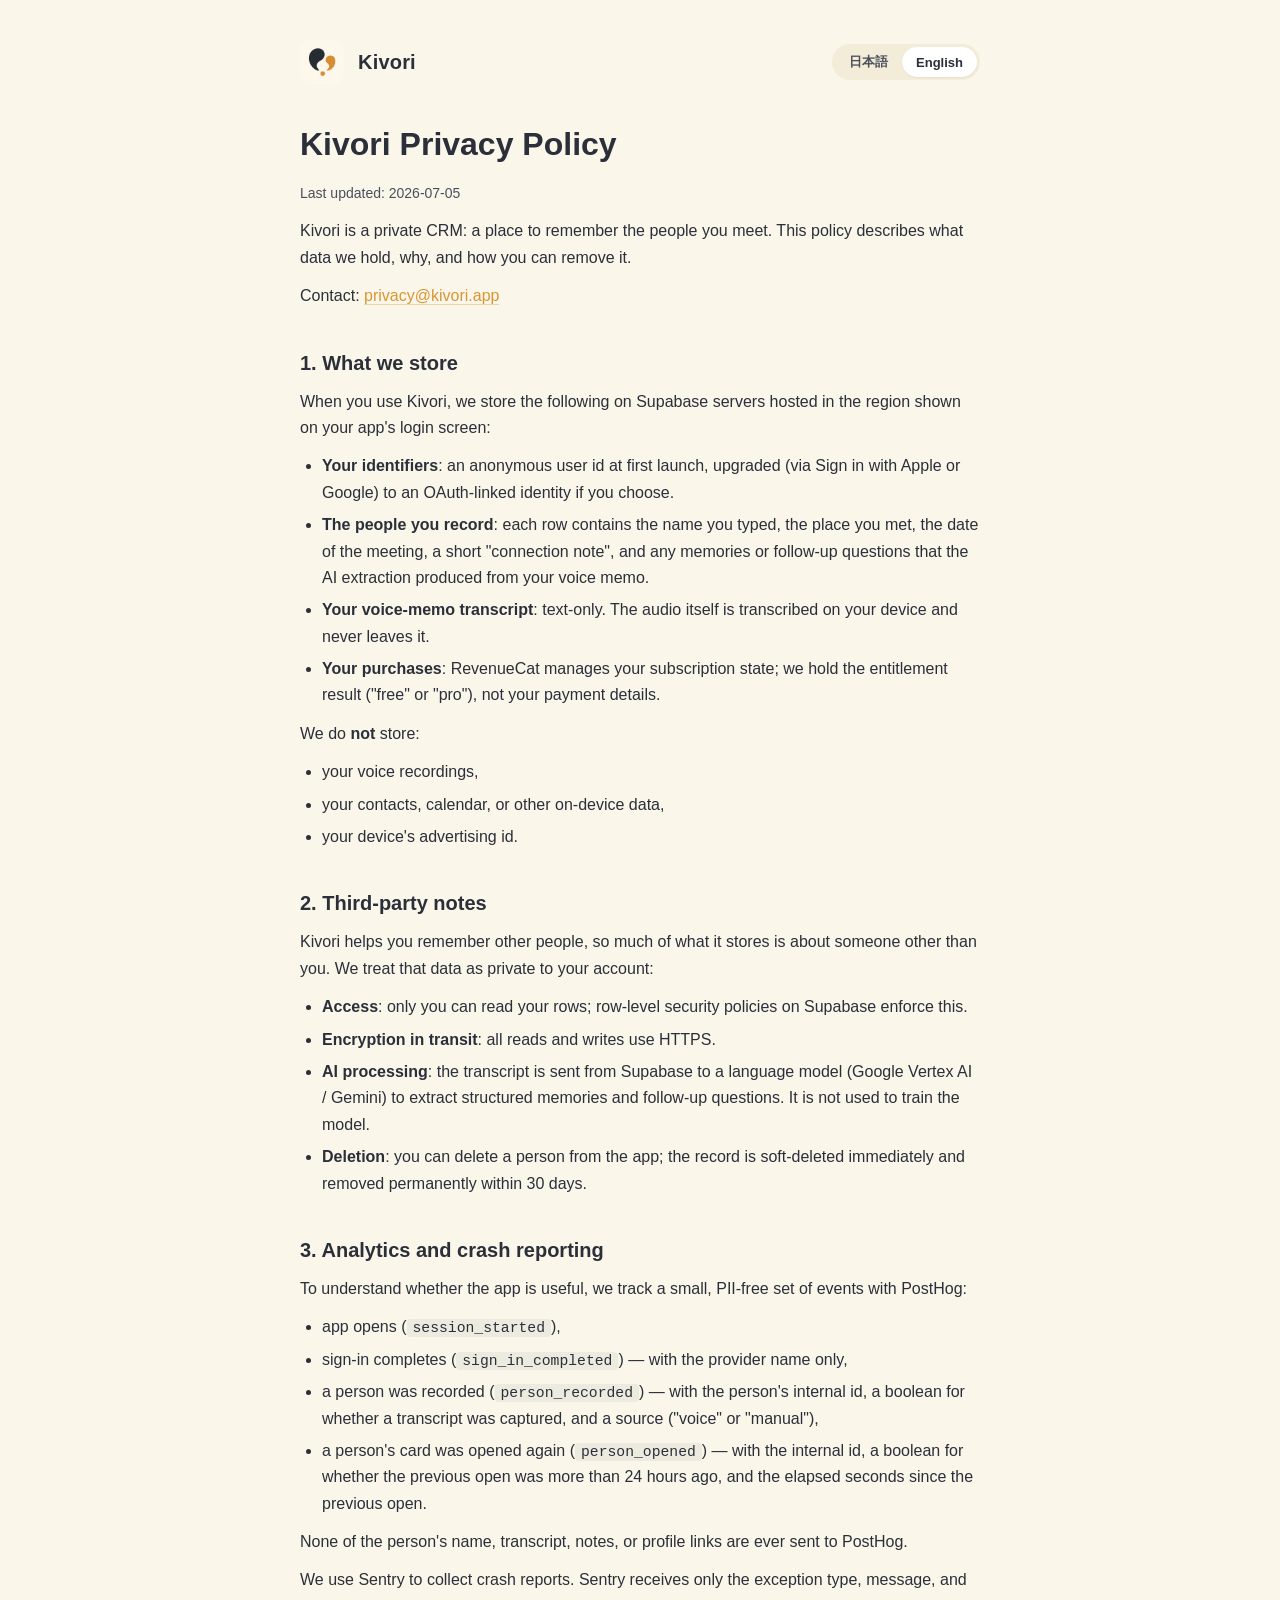
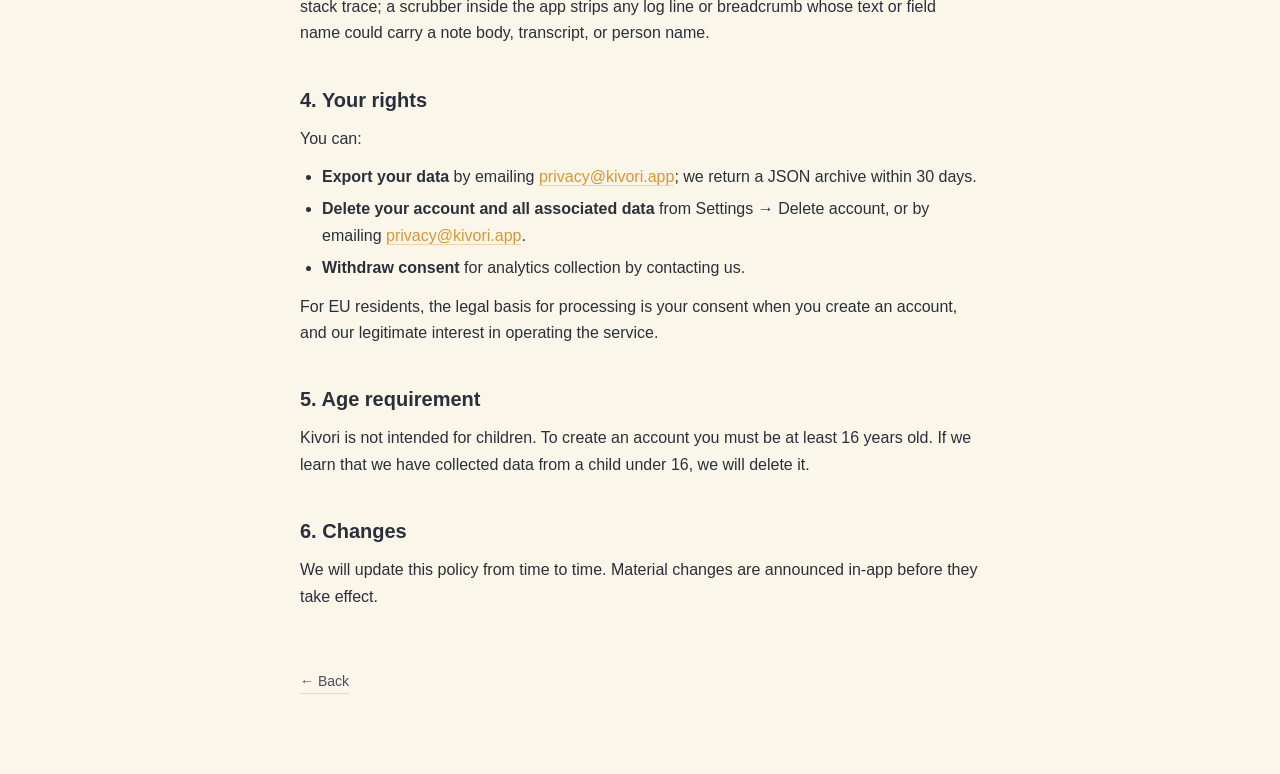
==== privacy.html @ bdca8884 "Kivori privacy policy and terms" ====
<!DOCTYPE html>
<html lang="ja">
<head>
<meta charset="utf-8" />
<meta name="viewport" content="width=device-width, initial-scale=1" />
<title>Kivori — Privacy Policy</title>
<meta name="description" content="Kivori privacy policy — what data we hold, why, and how to remove it." />
<link rel="icon" type="image/png" sizes="32x32" href="favicon-32.png" />
<link rel="icon" type="image/png" sizes="16x16" href="favicon-16.png" />
<link rel="apple-touch-icon" sizes="180x180" href="apple-touch-icon.png" />
<link rel="stylesheet" href="style.css" />
</head>
<body>
<div class="container">
  <header class="brand" style="display:flex;align-items:center;gap:14px;">
    <a href="index.html">
      <img src="kivori-logo-256.png" alt="Kivori logo" width="44" height="44" />
      <span>Kivori</span>
    </a>
    <div class="lang-toggle" role="tablist" aria-label="Language">
      <button type="button" role="tab" data-lang-btn="ja" aria-controls="lang-ja">日本語</button>
      <button type="button" role="tab" data-lang-btn="en" aria-controls="lang-en">English</button>
    </div>
  </header>

  <article id="lang-ja" data-lang="ja" role="tabpanel" aria-labelledby="lang-ja-btn">
<h1>Kivori プライバシーポリシー</h1>
<p><em>最終更新: 2026-07-05</em></p>
<p>Kivori は、あなたが会った人を思い出すためのプライベート CRM です。本ポリシーでは、当社がどのデータを保持し、なぜ保持し、どのように削除できるかを説明します。</p>
<p>問い合わせ先: <a href="mailto:privacy@kivori.app">privacy@kivori.app</a></p>
<h2>1. 保存するデータ</h2>
<p>Kivori をご利用いただくと、アプリのログイン画面に表示されるリージョンの Supabase サーバー上に以下のデータを保存します。</p>
<ul>
<li><strong>識別子</strong>: 初回起動時は匿名ユーザー ID。Apple / Google のサインインを行うと、OAuth 連携された ID に昇格します。</li>
<li><strong>記録した人物</strong>: 入力した名前、会った場所、日付、短い「関係メモ」、および音声メモから AI 抽出した「メモリ」「次に聞くこと」の各行が含まれます。</li>
<li><strong>音声メモの文字起こし</strong>: テキストのみ。音声そのものは端末上で文字起こしされ、外部には送信されません。</li>
<li><strong>購入情報</strong>: RevenueCat がサブスクリプション状態を管理します。当社は「free」/「pro」の資格結果のみを保持し、決済情報自体は保持しません。</li>
</ul>
<p>以下のデータは保存しません。</p>
<ul>
<li>音声録音そのもの</li>
<li>連絡先、カレンダー、その他の端末内データ</li>
<li>端末の広告 ID</li>
</ul>
<h2>2. 第三者に関する情報</h2>
<p>Kivori はあなたが会った人を思い出すためのアプリなので、保存する情報の多くはあなた以外の人物に関するものです。これをあなたのアカウントに閉じた情報として扱います。</p>
<ul>
<li><strong>アクセス</strong>: あなたのみが自分の行を読み取れます。Supabase の行レベルセキュリティ (RLS) で強制されます。</li>
<li><strong>通信の暗号化</strong>: すべての読み書きは HTTPS を利用します。</li>
<li><strong>AI 処理</strong>: 文字起こしは Supabase から言語モデル (Google Vertex AI / Gemini) に送信され、構造化された「メモリ」「次に聞くこと」を抽出します。モデルの学習には利用されません。</li>
<li><strong>削除</strong>: アプリ内から人物を削除できます。ソフト削除が即時に反映され、30 日以内に完全に削除されます。</li>
</ul>
<h2>3. 分析とクラッシュレポート</h2>
<p>アプリが役に立っているかを把握するため、PostHog により PII を含まない少数のイベントを収集します。</p>
<ul>
<li>アプリ起動 (<code>session_started</code>)</li>
<li>サインイン完了 (<code>sign_in_completed</code>) — プロバイダ名のみ</li>
<li>人物を記録した (<code>person_recorded</code>) — 内部 ID、文字起こしを取得したかの真偽値、ソース (<code>voice</code> / <code>manual</code>)</li>
<li>人物カードを再度開いた (<code>person_opened</code>) — 内部 ID、前回の開封が 24 時間以上前かの真偽値、前回開封からの経過秒数</li>
</ul>
<p>人物の名前、文字起こし、メモ、プロフィールリンクなどが PostHog に送信されることは一切ありません。</p>
<p>クラッシュレポートには Sentry を利用します。Sentry には例外の型・メッセージ・スタックトレースのみが送信されます。アプリ内のスクラバーが、メモ本文・文字起こし・人物名を含む可能性のあるログ行やブレッドクラムを事前に除去します。</p>
<h2>4. あなたの権利</h2>
<p>以下を行えます。</p>
<ul>
<li><strong>データのエクスポート</strong>: <a href="mailto:privacy@kivori.app">privacy@kivori.app</a> 宛にご連絡ください。30 日以内に JSON アーカイブをお送りします。</li>
<li><strong>アカウントと関連データの削除</strong>: 「設定」→「アカウント削除」、または <a href="mailto:privacy@kivori.app">privacy@kivori.app</a> へのご連絡で対応します。</li>
<li><strong>分析データ提供への同意撤回</strong>: 上記連絡先までご連絡ください。</li>
</ul>
<p>EU 域内のお客様に対する処理の法的根拠は、アカウント作成時のご同意、および当社によるサービス運営の正当な利益です。</p>
<h2>5. 年齢制限</h2>
<p>Kivori は子ども向けのアプリではありません。アカウントを作成するには 16 歳以上である必要があります。16 歳未満のデータを収集していることが判明した場合は、当該データを削除します。</p>
<h2>6. 変更</h2>
<p>本ポリシーは随時更新されます。重要な変更は、施行前にアプリ内でご案内します。</p>
    <a class="doc-back" href="index.html">← Back</a>
  </article>

  <article id="lang-en" data-lang="en" role="tabpanel" aria-labelledby="lang-en-btn">
<h1>Kivori Privacy Policy</h1>
<p><em>Last updated: 2026-07-05</em></p>
<p>Kivori is a private CRM: a place to remember the people you meet. This policy describes what data we hold, why, and how you can remove it.</p>
<p>Contact: <a href="mailto:privacy@kivori.app">privacy@kivori.app</a></p>
<h2>1. What we store</h2>
<p>When you use Kivori, we store the following on Supabase servers hosted in the region shown on your app&#39;s login screen:</p>
<ul>
<li><strong>Your identifiers</strong>: an anonymous user id at first launch, upgraded (via Sign in with Apple or Google) to an OAuth-linked identity if you choose.</li>
<li><strong>The people you record</strong>: each row contains the name you typed, the place you met, the date of the meeting, a short &quot;connection note&quot;, and any memories or follow-up questions that the AI extraction produced from your voice memo.</li>
<li><strong>Your voice-memo transcript</strong>: text-only. The audio itself is transcribed on your device and never leaves it.</li>
<li><strong>Your purchases</strong>: RevenueCat manages your subscription state; we hold the entitlement result (&quot;free&quot; or &quot;pro&quot;), not your payment details.</li>
</ul>
<p>We do <strong>not</strong> store:</p>
<ul>
<li>your voice recordings,</li>
<li>your contacts, calendar, or other on-device data,</li>
<li>your device&#39;s advertising id.</li>
</ul>
<h2>2. Third-party notes</h2>
<p>Kivori helps you remember other people, so much of what it stores is about someone other than you. We treat that data as private to your account:</p>
<ul>
<li><strong>Access</strong>: only you can read your rows; row-level security policies on Supabase enforce this.</li>
<li><strong>Encryption in transit</strong>: all reads and writes use HTTPS.</li>
<li><strong>AI processing</strong>: the transcript is sent from Supabase to a language model (Google Vertex AI / Gemini) to extract structured memories and follow-up questions. It is not used to train the model.</li>
<li><strong>Deletion</strong>: you can delete a person from the app; the record is soft-deleted immediately and removed permanently within 30 days.</li>
</ul>
<h2>3. Analytics and crash reporting</h2>
<p>To understand whether the app is useful, we track a small, PII-free set of events with PostHog:</p>
<ul>
<li>app opens (<code>session_started</code>),</li>
<li>sign-in completes (<code>sign_in_completed</code>) — with the provider name only,</li>
<li>a person was recorded (<code>person_recorded</code>) — with the person&#39;s internal id, a boolean for whether a transcript was captured, and a source (&quot;voice&quot; or &quot;manual&quot;),</li>
<li>a person&#39;s card was opened again (<code>person_opened</code>) — with the internal id, a boolean for whether the previous open was more than 24 hours ago, and the elapsed seconds since the previous open.</li>
</ul>
<p>None of the person&#39;s name, transcript, notes, or profile links are ever sent to PostHog.</p>
<p>We use Sentry to collect crash reports. Sentry receives only the exception type, message, and stack trace; a scrubber inside the app strips any log line or breadcrumb whose text or field name could carry a note body, transcript, or person name.</p>
<h2>4. Your rights</h2>
<p>You can:</p>
<ul>
<li><strong>Export your data</strong> by emailing <a href="mailto:privacy@kivori.app">privacy@kivori.app</a>; we return a JSON archive within 30 days.</li>
<li><strong>Delete your account and all associated data</strong> from Settings → Delete account, or by emailing <a href="mailto:privacy@kivori.app">privacy@kivori.app</a>.</li>
<li><strong>Withdraw consent</strong> for analytics collection by contacting us.</li>
</ul>
<p>For EU residents, the legal basis for processing is your consent when you create an account, and our legitimate interest in operating the service.</p>
<h2>5. Age requirement</h2>
<p>Kivori is not intended for children. To create an account you must be at least 16 years old. If we learn that we have collected data from a child under 16, we will delete it.</p>
<h2>6. Changes</h2>
<p>We will update this policy from time to time. Material changes are announced in-app before they take effect.</p>
    <a class="doc-back" href="index.html">← Back</a>
  </article>
</div>

<script>
(function () {
  var KEY = 'kivori.legal.lang';
  var supported = ['ja', 'en'];
  var stored = null;
  try { stored = localStorage.getItem(KEY); } catch (e) {}
  var initial = supported.indexOf(stored) >= 0
    ? stored
    : ((navigator.language || 'ja').toLowerCase().indexOf('ja') === 0 ? 'ja' : 'en');
  setLang(initial);

  document.querySelectorAll('[data-lang-btn]').forEach(function (btn) {
    btn.addEventListener('click', function () {
      var lang = btn.getAttribute('data-lang-btn');
      setLang(lang);
      try { localStorage.setItem(KEY, lang); } catch (e) {}
    });
  });

  function setLang(lang) {
    document.documentElement.setAttribute('lang', lang);
    document.querySelectorAll('[data-lang]').forEach(function (el) {
      el.classList.toggle('active', el.getAttribute('data-lang') === lang);
    });
    document.querySelectorAll('[data-lang-btn]').forEach(function (b) {
      var active = b.getAttribute('data-lang-btn') === lang;
      b.classList.toggle('active', active);
      b.setAttribute('aria-selected', active ? 'true' : 'false');
    });
  }
})();
</script>
</body>
</html>
---- style.css ----
:root {
  --cream: #faf6ea;
  --cream-soft: #f2ecd8;
  --dark: #2b2f39;
  --dark-soft: #4a4f5c;
  --amber: #d99632;
  --amber-hover: #b97a1e;
  --border: rgba(43, 47, 57, 0.14);
  --radius: 14px;
  --max-width: 720px;
  --font-body: -apple-system, BlinkMacSystemFont, "Segoe UI", "Hiragino Sans",
    "Hiragino Kaku Gothic ProN", "Yu Gothic", "Noto Sans JP", Meiryo, sans-serif;
}

* { box-sizing: border-box; }

html { -webkit-text-size-adjust: 100%; }

body {
  margin: 0;
  background: var(--cream);
  color: var(--dark);
  font-family: var(--font-body);
  font-size: 16px;
  line-height: 1.65;
  -webkit-font-smoothing: antialiased;
}

a {
  color: var(--amber);
  text-decoration: none;
  border-bottom: 1px solid rgba(217, 150, 50, 0.35);
  transition: color 0.15s ease, border-color 0.15s ease;
}
a:hover { color: var(--amber-hover); border-bottom-color: var(--amber-hover); }
a:focus-visible {
  outline: 2px solid var(--amber);
  outline-offset: 2px;
  border-radius: 3px;
}

.container {
  max-width: var(--max-width);
  margin: 0 auto;
  padding: 32px 20px 80px;
}

/* Header / brand */
.brand {
  display: flex;
  align-items: center;
  gap: 14px;
  padding-top: 8px;
}
.brand a {
  display: flex;
  align-items: center;
  gap: 14px;
  color: var(--dark);
  border-bottom: none;
}
.brand a:hover { color: var(--dark); }
.brand img {
  width: 44px;
  height: 44px;
  border-radius: 10px;
  display: block;
}
.brand span {
  font-weight: 700;
  font-size: 20px;
  letter-spacing: 0.01em;
}

/* Landing hero */
.hero {
  text-align: center;
  margin: 64px 0 40px;
}
.hero img {
  width: 128px;
  height: 128px;
  border-radius: 28px;
  display: block;
  margin: 0 auto 20px;
}
.hero h1 {
  font-size: 40px;
  letter-spacing: 0.02em;
  margin: 0;
  font-weight: 700;
}

.card-list {
  display: grid;
  gap: 12px;
  margin: 40px auto 0;
}
.card {
  display: flex;
  align-items: center;
  justify-content: space-between;
  padding: 18px 20px;
  background: #fff;
  border: 1px solid var(--border);
  border-radius: var(--radius);
  color: var(--dark);
  border-bottom: 1px solid var(--border);
  transition: border-color 0.15s ease, transform 0.15s ease;
}
.card:hover {
  border-color: var(--amber);
  color: var(--dark);
  transform: translateY(-1px);
}
.card-title { font-weight: 600; font-size: 17px; }
.card-desc { font-size: 13px; color: var(--dark-soft); margin-top: 2px; }
.card-arrow { color: var(--amber); font-size: 20px; line-height: 1; }

.footer {
  margin-top: 64px;
  padding-top: 24px;
  border-top: 1px solid var(--border);
  font-size: 13px;
  color: var(--dark-soft);
  text-align: center;
}
.footer a { color: var(--dark-soft); border-bottom-color: var(--border); }
.footer a:hover { color: var(--amber); border-bottom-color: var(--amber); }

/* Legal doc pages */
.lang-toggle {
  display: inline-flex;
  gap: 0;
  background: var(--cream-soft);
  border-radius: 999px;
  padding: 3px;
  margin-left: auto;
}
.lang-toggle button {
  font-family: inherit;
  font-size: 13px;
  font-weight: 600;
  color: var(--dark-soft);
  background: transparent;
  border: none;
  padding: 6px 14px;
  border-radius: 999px;
  cursor: pointer;
  transition: background 0.15s ease, color 0.15s ease;
}
.lang-toggle button.active {
  background: #fff;
  color: var(--dark);
  box-shadow: 0 1px 2px rgba(0,0,0,0.06);
}

article { margin-top: 40px; }
article h1 {
  font-size: 32px;
  line-height: 1.25;
  margin: 0 0 16px;
  font-weight: 700;
}
article h2 {
  font-size: 20px;
  line-height: 1.35;
  margin: 40px 0 12px;
  font-weight: 700;
}
article p { margin: 12px 0; }
article ul { padding-left: 22px; margin: 12px 0; }
article li { margin: 6px 0; }
article strong { font-weight: 700; }
article code {
  font-family: ui-monospace, SFMono-Regular, Menlo, monospace;
  font-size: 0.92em;
  background: rgba(43, 47, 57, 0.06);
  padding: 1px 6px;
  border-radius: 4px;
}
article em {
  font-style: normal;
  color: var(--dark-soft);
  font-size: 14px;
}

.doc-back {
  display: inline-block;
  margin-top: 48px;
  font-size: 14px;
  color: var(--dark-soft);
  border-bottom: 1px solid var(--border);
}
.doc-back:hover { color: var(--amber); border-bottom-color: var(--amber); }

/* Hide inactive language section */
[data-lang]:not(.active) { display: none; }

@media (max-width: 480px) {
  .container { padding: 24px 16px 64px; }
  .hero { margin: 40px 0 32px; }
  .hero h1 { font-size: 32px; }
  .hero img { width: 108px; height: 108px; border-radius: 24px; }
  article h1 { font-size: 26px; }
  article h2 { font-size: 18px; margin-top: 32px; }
}
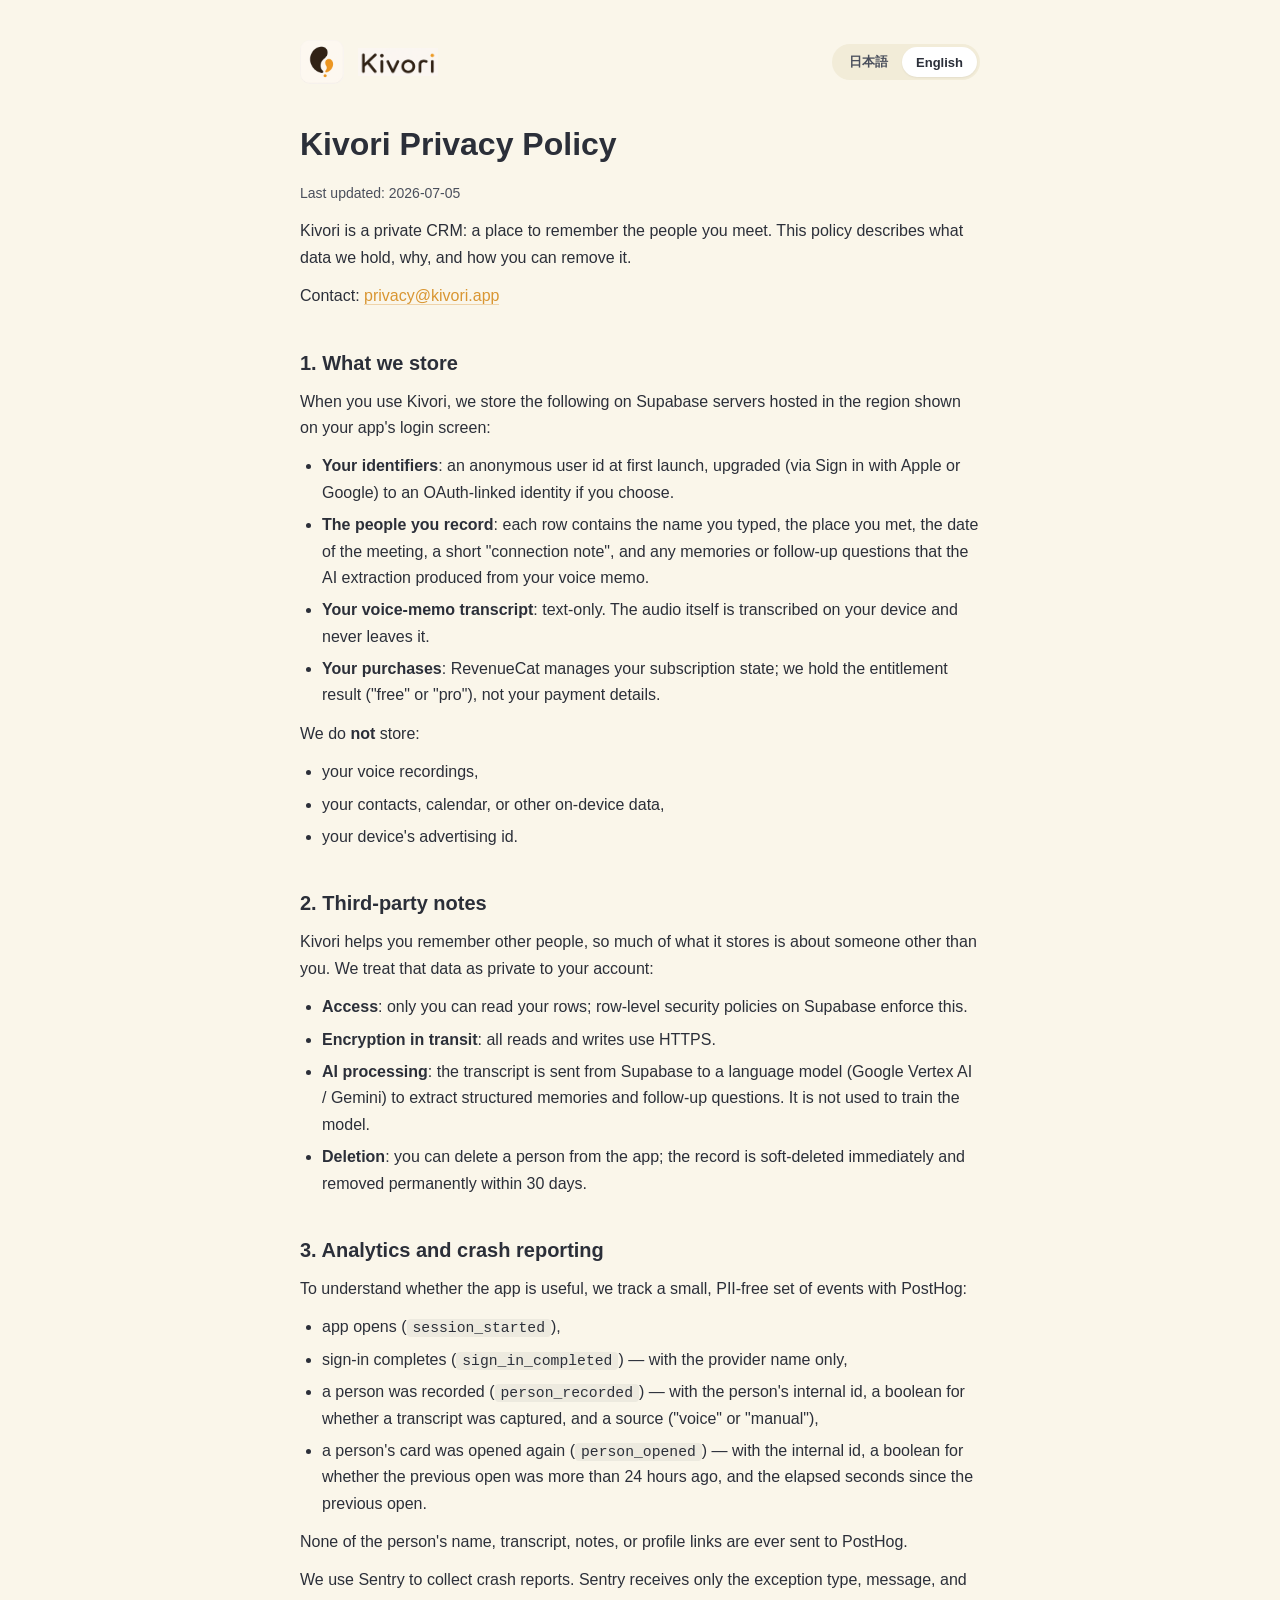
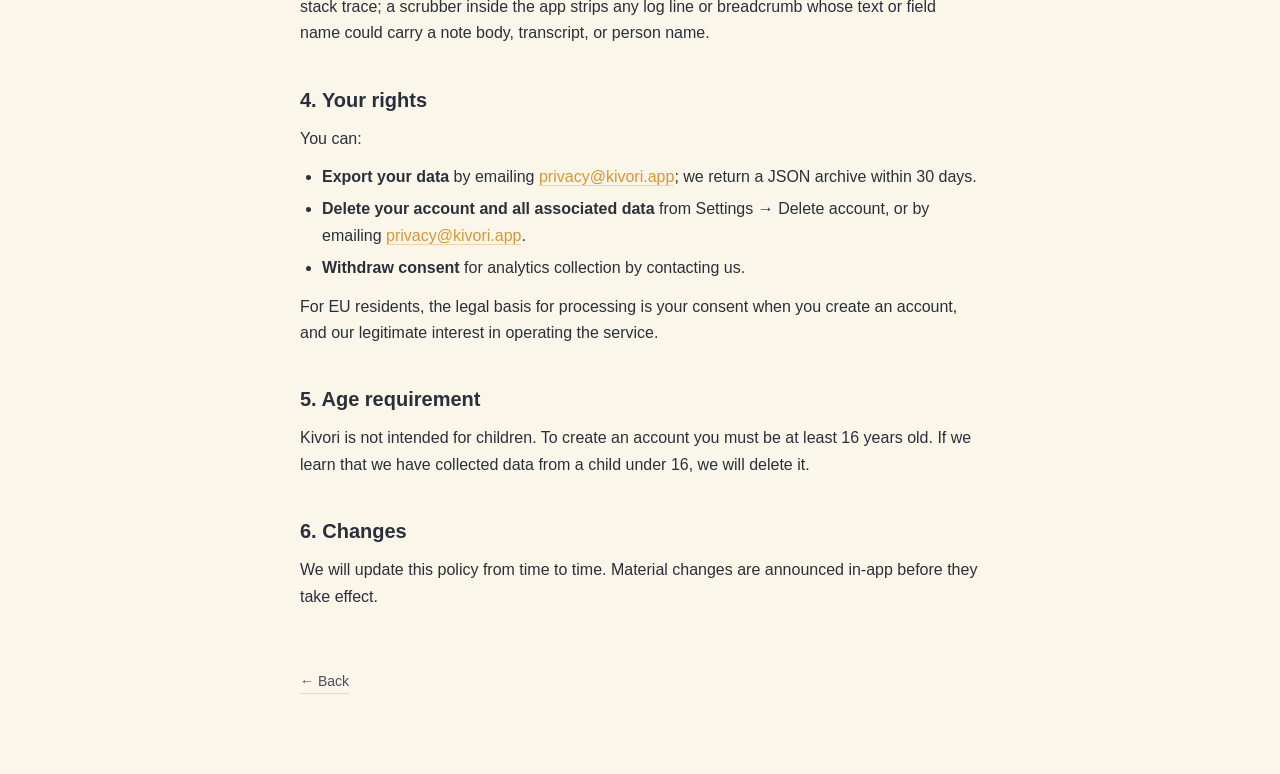
==== commit fc953086: "Use cropped Kivori wordmark image instead of system-font text" ====
--- a/privacy.html
+++ b/privacy.html
@@ -14,8 +14,8 @@
 <div class="container">
   <header class="brand" style="display:flex;align-items:center;gap:14px;">
     <a href="index.html">
-      <img src="kivori-logo-256.png" alt="Kivori logo" width="44" height="44" />
-      <span>Kivori</span>
+      <img src="kivori-logo-256.png" alt="Kivori icon" width="44" height="44" />
+      <img class="brand-wordmark" src="kivori-wordmark-360.png" alt="Kivori" width="128" height="45" />
     </a>
     <div class="lang-toggle" role="tablist" aria-label="Language">
       <button type="button" role="tab" data-lang-btn="ja" aria-controls="lang-ja">日本語</button>
--- a/style.css
+++ b/style.css
@@ -60,16 +60,16 @@
   border-bottom: none;
 }
 .brand a:hover { color: var(--dark); }
-.brand img {
+.brand img:not(.brand-wordmark) {
   width: 44px;
   height: 44px;
   border-radius: 10px;
   display: block;
 }
-.brand span {
-  font-weight: 700;
-  font-size: 20px;
-  letter-spacing: 0.01em;
+.brand-wordmark {
+  height: 28px;
+  width: auto;
+  display: block;
 }
 
 /* Landing hero */
@@ -77,18 +77,26 @@
   text-align: center;
   margin: 64px 0 40px;
 }
-.hero img {
+.hero-icon {
   width: 128px;
   height: 128px;
   border-radius: 28px;
   display: block;
   margin: 0 auto 20px;
 }
-.hero h1 {
-  font-size: 40px;
-  letter-spacing: 0.02em;
-  margin: 0;
-  font-weight: 700;
+.hero-wordmark {
+  display: block;
+  margin: 0 auto;
+  width: auto;
+  height: 68px;
+  max-width: 80%;
+}
+.visually-hidden {
+  position: absolute !important;
+  width: 1px; height: 1px;
+  padding: 0; margin: -1px;
+  overflow: hidden; clip: rect(0,0,0,0);
+  white-space: nowrap; border: 0;
 }
 
 .card-list {
@@ -200,8 +208,9 @@
 @media (max-width: 480px) {
   .container { padding: 24px 16px 64px; }
   .hero { margin: 40px 0 32px; }
-  .hero h1 { font-size: 32px; }
-  .hero img { width: 108px; height: 108px; border-radius: 24px; }
+  .hero-icon { width: 108px; height: 108px; border-radius: 24px; }
+  .hero-wordmark { height: 56px; }
+  .brand-wordmark { height: 24px; }
   article h1 { font-size: 26px; }
   article h2 { font-size: 18px; margin-top: 32px; }
 }
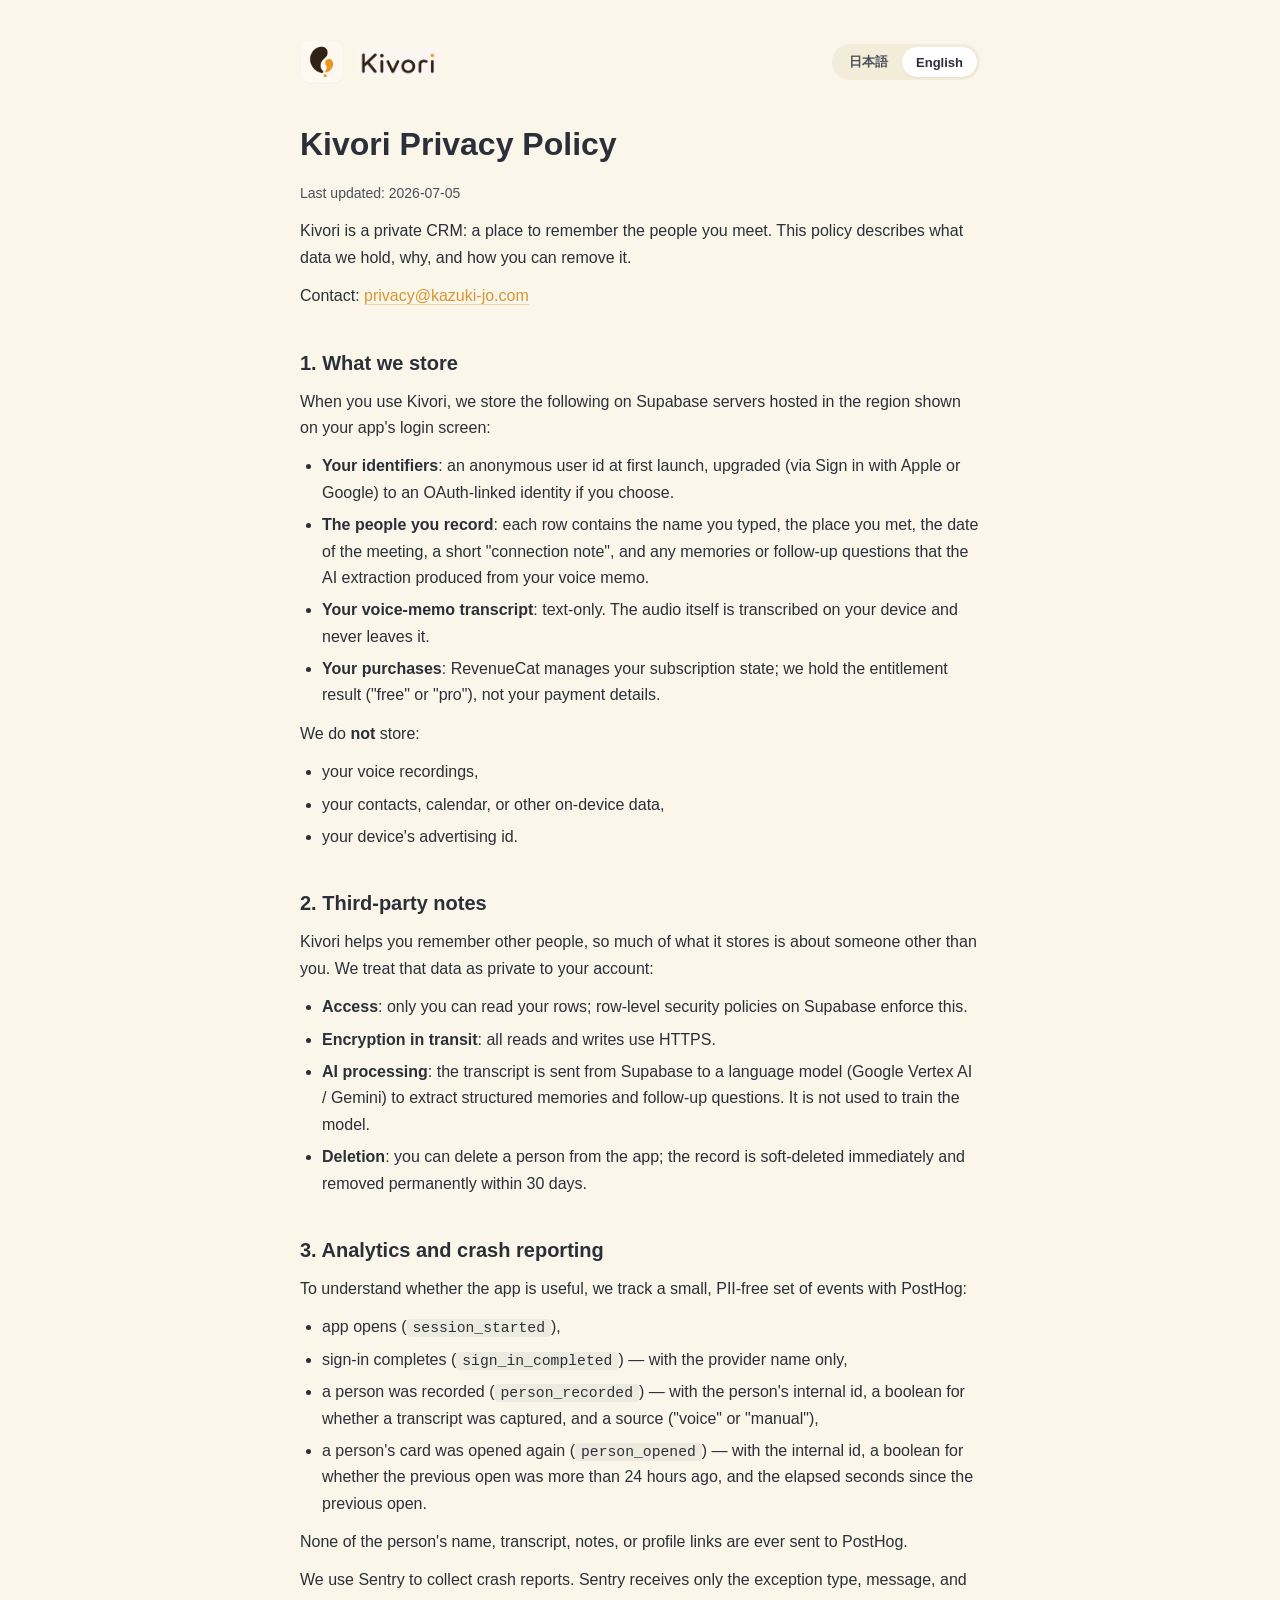
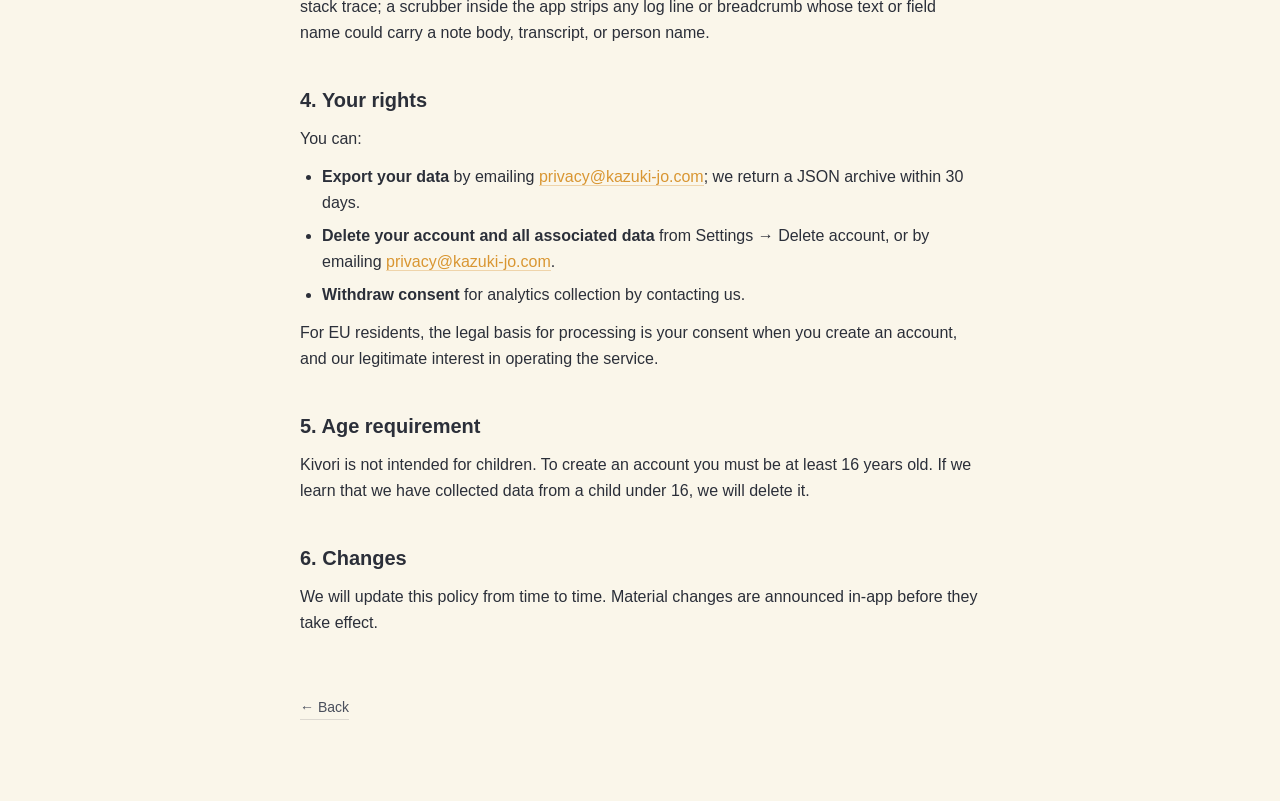
==== commit 9065c7b2: "Switch contact addresses from @kivori.app to @kazuki-jo.com" ====
--- a/privacy.html
+++ b/privacy.html
@@ -27,7 +27,7 @@
 <h1>Kivori プライバシーポリシー</h1>
 <p><em>最終更新: 2026-07-05</em></p>
 <p>Kivori は、あなたが会った人を思い出すためのプライベート CRM です。本ポリシーでは、当社がどのデータを保持し、なぜ保持し、どのように削除できるかを説明します。</p>
-<p>問い合わせ先: <a href="mailto:privacy@kivori.app">privacy@kivori.app</a></p>
+<p>問い合わせ先: <a href="mailto:privacy@kazuki-jo.com">privacy@kazuki-jo.com</a></p>
 <h2>1. 保存するデータ</h2>
 <p>Kivori をご利用いただくと、アプリのログイン画面に表示されるリージョンの Supabase サーバー上に以下のデータを保存します。</p>
 <ul>
@@ -63,8 +63,8 @@
 <h2>4. あなたの権利</h2>
 <p>以下を行えます。</p>
 <ul>
-<li><strong>データのエクスポート</strong>: <a href="mailto:privacy@kivori.app">privacy@kivori.app</a> 宛にご連絡ください。30 日以内に JSON アーカイブをお送りします。</li>
-<li><strong>アカウントと関連データの削除</strong>: 「設定」→「アカウント削除」、または <a href="mailto:privacy@kivori.app">privacy@kivori.app</a> へのご連絡で対応します。</li>
+<li><strong>データのエクスポート</strong>: <a href="mailto:privacy@kazuki-jo.com">privacy@kazuki-jo.com</a> 宛にご連絡ください。30 日以内に JSON アーカイブをお送りします。</li>
+<li><strong>アカウントと関連データの削除</strong>: 「設定」→「アカウント削除」、または <a href="mailto:privacy@kazuki-jo.com">privacy@kazuki-jo.com</a> へのご連絡で対応します。</li>
 <li><strong>分析データ提供への同意撤回</strong>: 上記連絡先までご連絡ください。</li>
 </ul>
 <p>EU 域内のお客様に対する処理の法的根拠は、アカウント作成時のご同意、および当社によるサービス運営の正当な利益です。</p>
@@ -79,7 +79,7 @@
 <h1>Kivori Privacy Policy</h1>
 <p><em>Last updated: 2026-07-05</em></p>
 <p>Kivori is a private CRM: a place to remember the people you meet. This policy describes what data we hold, why, and how you can remove it.</p>
-<p>Contact: <a href="mailto:privacy@kivori.app">privacy@kivori.app</a></p>
+<p>Contact: <a href="mailto:privacy@kazuki-jo.com">privacy@kazuki-jo.com</a></p>
 <h2>1. What we store</h2>
 <p>When you use Kivori, we store the following on Supabase servers hosted in the region shown on your app&#39;s login screen:</p>
 <ul>
@@ -115,8 +115,8 @@
 <h2>4. Your rights</h2>
 <p>You can:</p>
 <ul>
-<li><strong>Export your data</strong> by emailing <a href="mailto:privacy@kivori.app">privacy@kivori.app</a>; we return a JSON archive within 30 days.</li>
-<li><strong>Delete your account and all associated data</strong> from Settings → Delete account, or by emailing <a href="mailto:privacy@kivori.app">privacy@kivori.app</a>.</li>
+<li><strong>Export your data</strong> by emailing <a href="mailto:privacy@kazuki-jo.com">privacy@kazuki-jo.com</a>; we return a JSON archive within 30 days.</li>
+<li><strong>Delete your account and all associated data</strong> from Settings → Delete account, or by emailing <a href="mailto:privacy@kazuki-jo.com">privacy@kazuki-jo.com</a>.</li>
 <li><strong>Withdraw consent</strong> for analytics collection by contacting us.</li>
 </ul>
 <p>For EU residents, the legal basis for processing is your consent when you create an account, and our legitimate interest in operating the service.</p>
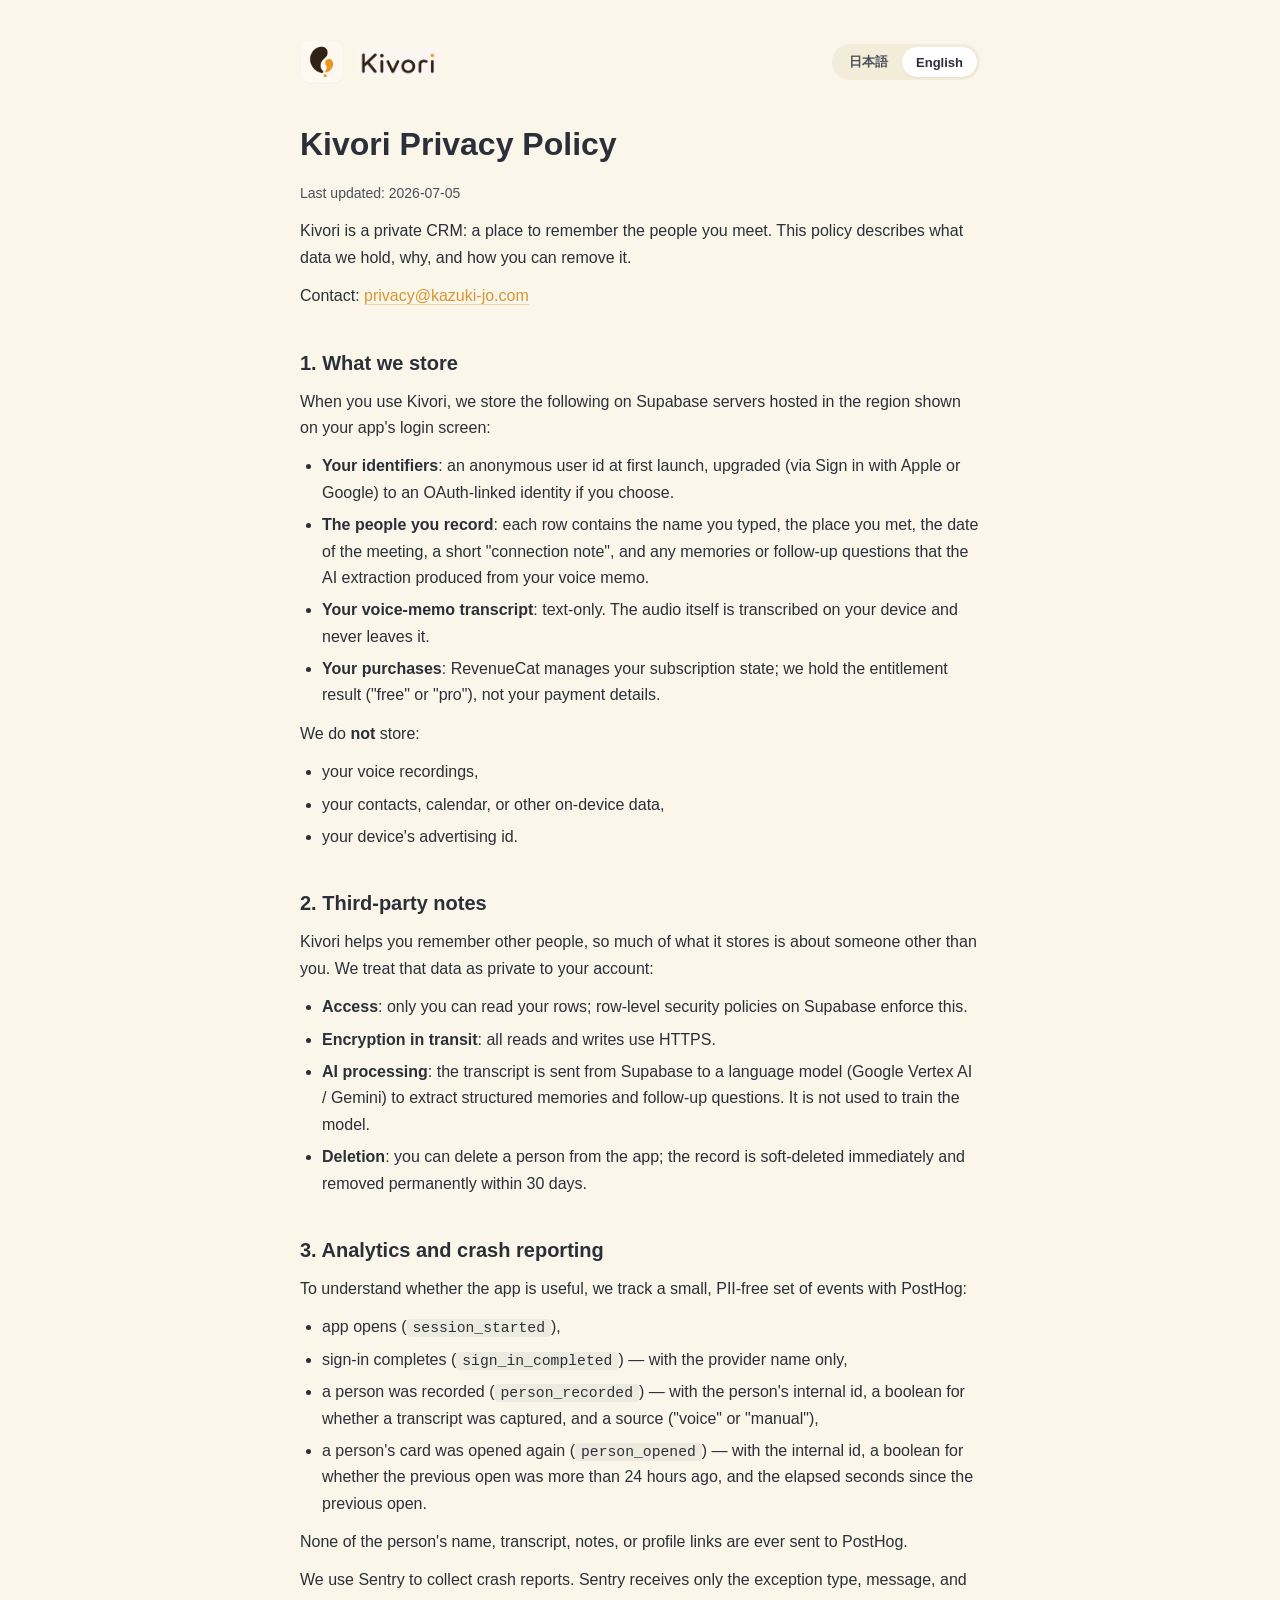
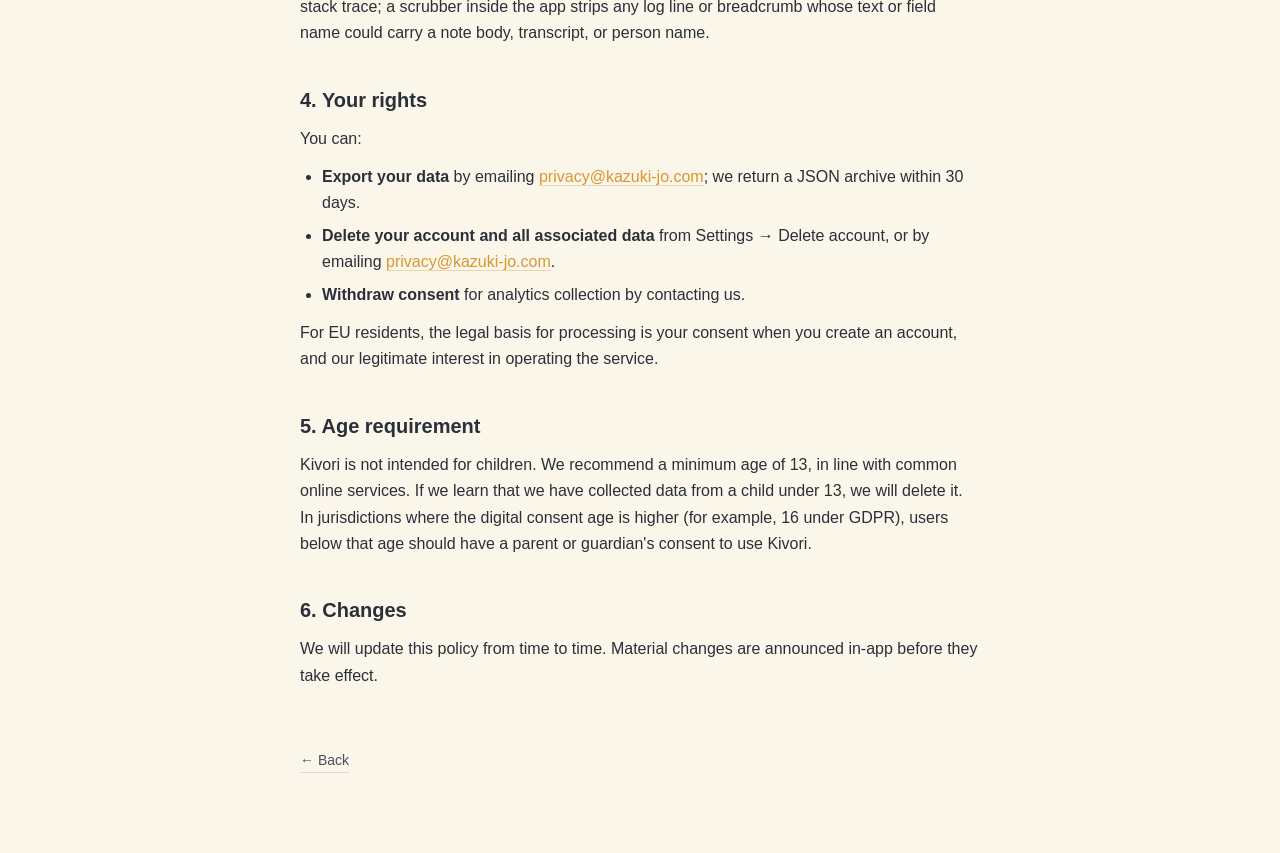
==== commit 4daab004: "Soften age recommendation to 13+ with GDPR carve-out" ====
--- a/privacy.html
+++ b/privacy.html
@@ -69,7 +69,7 @@
 </ul>
 <p>EU 域内のお客様に対する処理の法的根拠は、アカウント作成時のご同意、および当社によるサービス運営の正当な利益です。</p>
 <h2>5. 年齢制限</h2>
-<p>Kivori は子ども向けのアプリではありません。アカウントを作成するには 16 歳以上である必要があります。16 歳未満のデータを収集していることが判明した場合は、当該データを削除します。</p>
+<p>Kivori は子ども向けのアプリではありません。一般的なオンラインサービスの慣行にあわせ、13 歳以上でのご利用を推奨しています。13 歳未満の方のデータを収集していることが判明した場合は、当該データを削除します。デジタル同意年齢がこれより高く定められている法域 (例: GDPR の 16 歳など) では、その年齢に満たない方は保護者の同意のうえでご利用ください。</p>
 <h2>6. 変更</h2>
 <p>本ポリシーは随時更新されます。重要な変更は、施行前にアプリ内でご案内します。</p>
     <a class="doc-back" href="index.html">← Back</a>
@@ -121,7 +121,7 @@
 </ul>
 <p>For EU residents, the legal basis for processing is your consent when you create an account, and our legitimate interest in operating the service.</p>
 <h2>5. Age requirement</h2>
-<p>Kivori is not intended for children. To create an account you must be at least 16 years old. If we learn that we have collected data from a child under 16, we will delete it.</p>
+<p>Kivori is not intended for children. We recommend a minimum age of 13, in line with common online services. If we learn that we have collected data from a child under 13, we will delete it. In jurisdictions where the digital consent age is higher (for example, 16 under GDPR), users below that age should have a parent or guardian&#39;s consent to use Kivori.</p>
 <h2>6. Changes</h2>
 <p>We will update this policy from time to time. Material changes are announced in-app before they take effect.</p>
     <a class="doc-back" href="index.html">← Back</a>
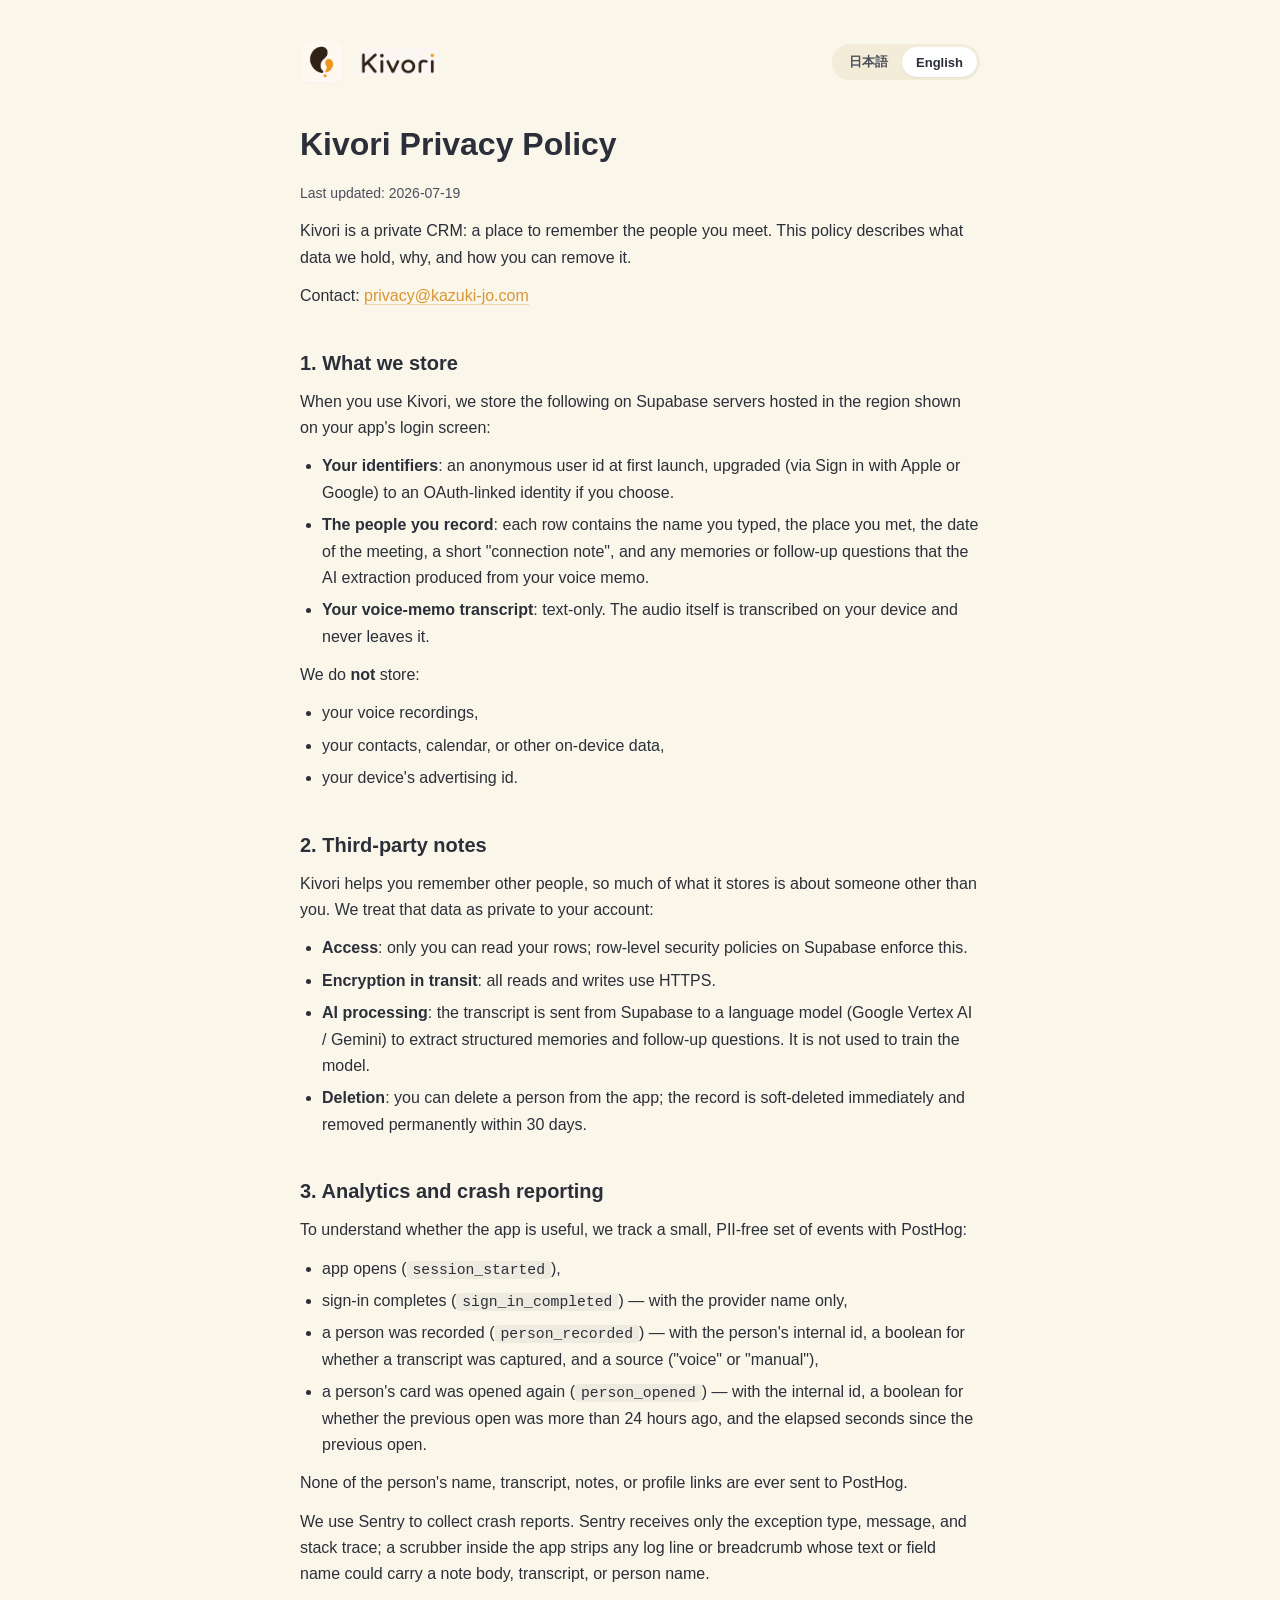
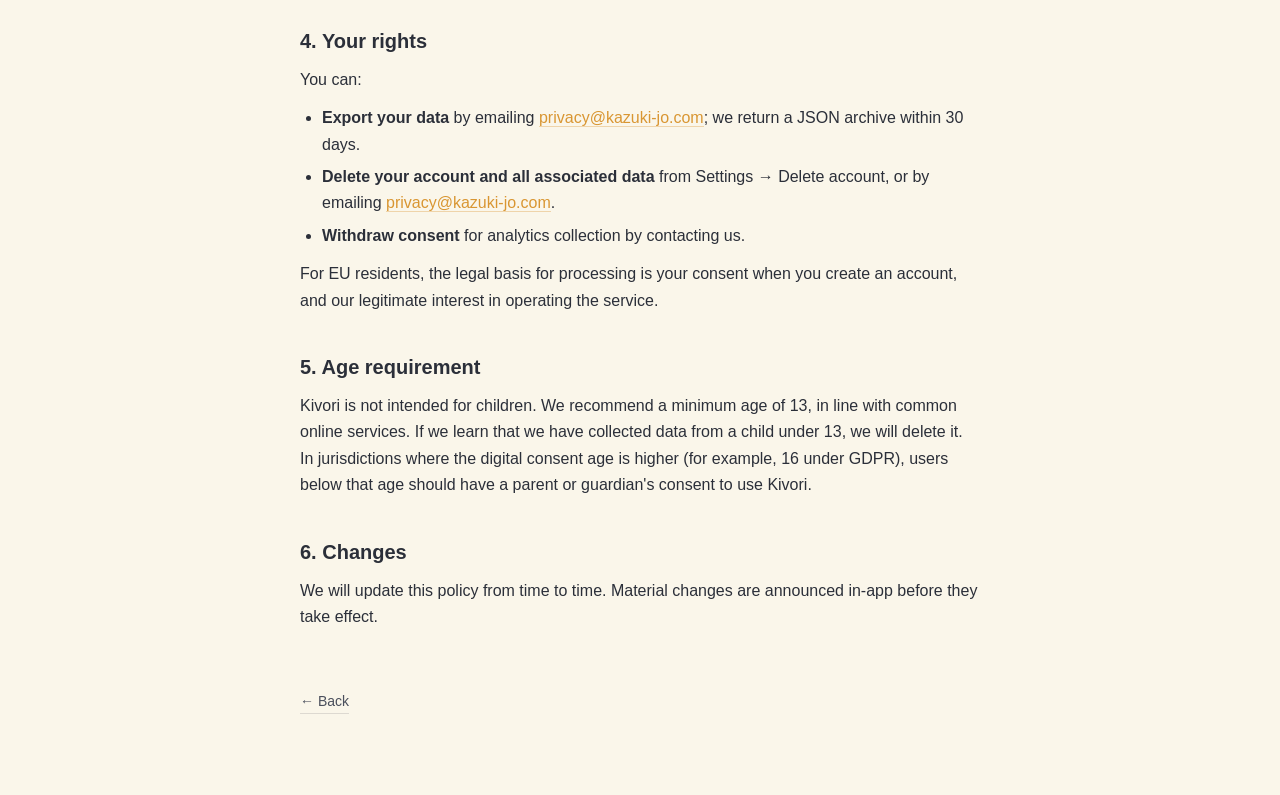
==== commit ef321953: "Remove subscription/RevenueCat mentions for 1.0.0 free-only release Mirrors the same content change " ====
--- a/privacy.html
+++ b/privacy.html
@@ -25,7 +25,7 @@
 
   <article id="lang-ja" data-lang="ja" role="tabpanel" aria-labelledby="lang-ja-btn">
 <h1>Kivori プライバシーポリシー</h1>
-<p><em>最終更新: 2026-07-05</em></p>
+<p><em>最終更新: 2026-07-19</em></p>
 <p>Kivori は、あなたが会った人を思い出すためのプライベート CRM です。本ポリシーでは、当社がどのデータを保持し、なぜ保持し、どのように削除できるかを説明します。</p>
 <p>問い合わせ先: <a href="mailto:privacy@kazuki-jo.com">privacy@kazuki-jo.com</a></p>
 <h2>1. 保存するデータ</h2>
@@ -34,7 +34,6 @@
 <li><strong>識別子</strong>: 初回起動時は匿名ユーザー ID。Apple / Google のサインインを行うと、OAuth 連携された ID に昇格します。</li>
 <li><strong>記録した人物</strong>: 入力した名前、会った場所、日付、短い「関係メモ」、および音声メモから AI 抽出した「メモリ」「次に聞くこと」の各行が含まれます。</li>
 <li><strong>音声メモの文字起こし</strong>: テキストのみ。音声そのものは端末上で文字起こしされ、外部には送信されません。</li>
-<li><strong>購入情報</strong>: RevenueCat がサブスクリプション状態を管理します。当社は「free」/「pro」の資格結果のみを保持し、決済情報自体は保持しません。</li>
 </ul>
 <p>以下のデータは保存しません。</p>
 <ul>
@@ -77,7 +76,7 @@
 
   <article id="lang-en" data-lang="en" role="tabpanel" aria-labelledby="lang-en-btn">
 <h1>Kivori Privacy Policy</h1>
-<p><em>Last updated: 2026-07-05</em></p>
+<p><em>Last updated: 2026-07-19</em></p>
 <p>Kivori is a private CRM: a place to remember the people you meet. This policy describes what data we hold, why, and how you can remove it.</p>
 <p>Contact: <a href="mailto:privacy@kazuki-jo.com">privacy@kazuki-jo.com</a></p>
 <h2>1. What we store</h2>
@@ -86,7 +85,6 @@
 <li><strong>Your identifiers</strong>: an anonymous user id at first launch, upgraded (via Sign in with Apple or Google) to an OAuth-linked identity if you choose.</li>
 <li><strong>The people you record</strong>: each row contains the name you typed, the place you met, the date of the meeting, a short &quot;connection note&quot;, and any memories or follow-up questions that the AI extraction produced from your voice memo.</li>
 <li><strong>Your voice-memo transcript</strong>: text-only. The audio itself is transcribed on your device and never leaves it.</li>
-<li><strong>Your purchases</strong>: RevenueCat manages your subscription state; we hold the entitlement result (&quot;free&quot; or &quot;pro&quot;), not your payment details.</li>
 </ul>
 <p>We do <strong>not</strong> store:</p>
 <ul>
